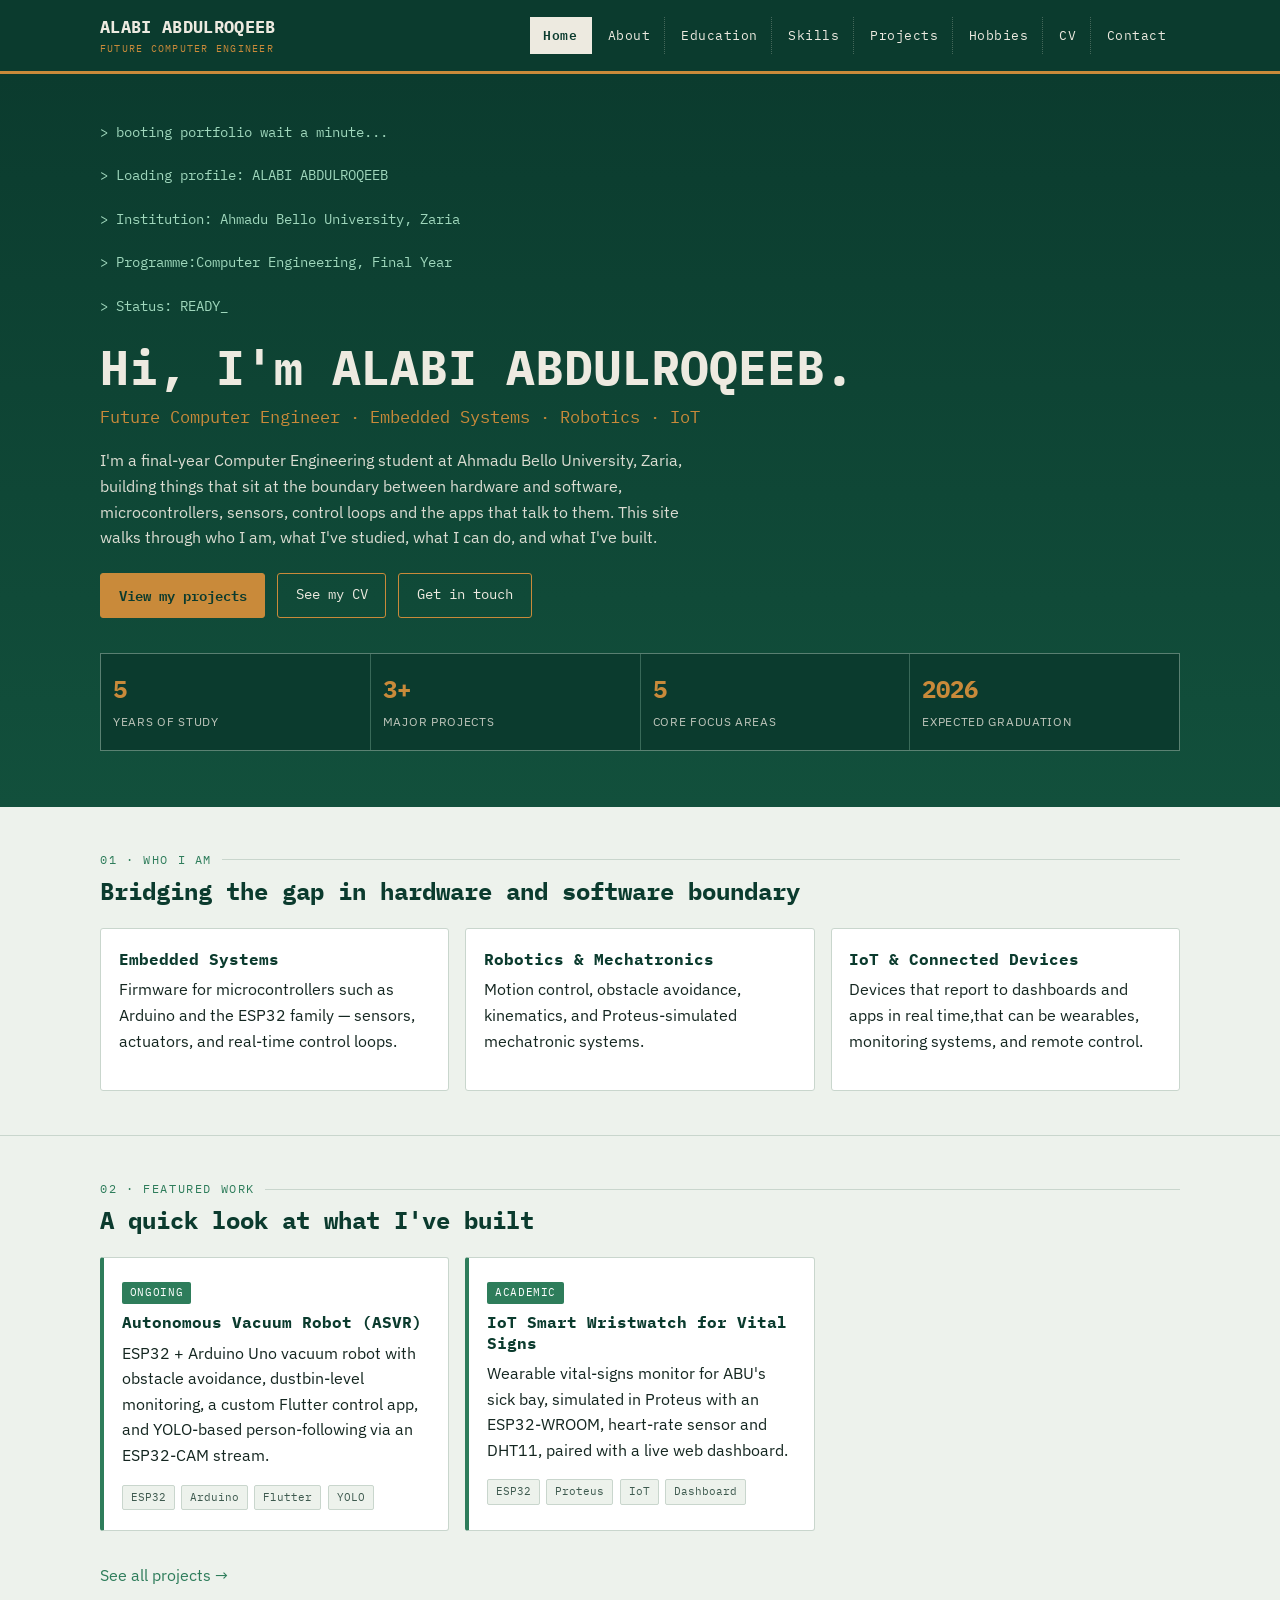
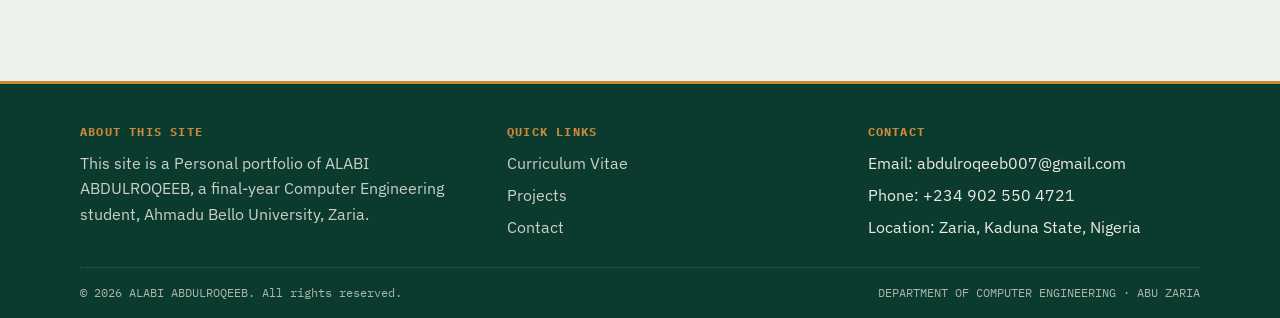
==== index.html @ e42a9821 "Add files via upload" ====
<!DOCTYPE html>
<html lang="en">
<head>
<meta charset="UTF-8">
<meta name="viewport" content="width=device-width, initial-scale=1.0">
<title>ALABI ABDULROQEEB  Future Computer Engineer</title>
<meta name="description" content="Personal portfolio of a final-year Electrical/Computer Engineering student at Ahmadu Bello University, Zaria.">
<link rel="stylesheet" href="assets/css/style.css">
</head>
<body>
<a class="skip-link" href="#main">Skip to main content</a>

<header class="site-header">
  <div class="header-bar">
    <a class="brand" href="index.html">ALABI ABDULROQEEB<small>Future Computer Engineer</small></a>
    <input type="checkbox" id="nav-toggle" class="nav-toggle">
    <label for="nav-toggle" class="nav-toggle-label"><span class="open-icon">MENU&nbsp;☰</span><span class="close-icon">CLOSE&nbsp;✕</span></label>
    <nav class="site-nav" aria-label="Primary">
      <ul>
        <li><a href="index.html" aria-current="page">Home</a></li>
        <li><a href="about.html">About</a></li>
        <li><a href="education.html">Education</a></li>
        <li><a href="skills.html">Skills</a></li>
        <li><a href="projects.html">Projects</a></li>
        <li><a href="hobbies.html">Hobbies</a></li>
        <li><a href="cv.html">CV</a></li>
        <li><a href="contact.html">Contact</a></li>
      </ul>
    </nav>
  </div>
</header>

<main id="main">

  <section class="hero">
    <div class="container">
      <p class="boot">&gt; booting portfolio wait a minute...<br>
&gt; Loading profile: <span class="ed">ALABI ABDULROQEEB</span><br>
&gt; Institution: Ahmadu Bello University, Zaria<br>
&gt; Programme:Computer Engineering, Final Year<br>
&gt; Status: READY<span class="cursor">_</span></p>

      <h1>Hi, I'm <span class="ed">ALABI ABDULROQEEB</span>.</h1>
      <p class="role">Future Computer Engineer · Embedded Systems · Robotics · IoT</p>
      <p class="lede">I'm a final-year Computer Engineering student at Ahmadu Bello University, Zaria, building things that sit at the boundary between hardware and software,  microcontrollers, sensors, control loops and the apps that talk to them. This site walks through who I am, what I've studied, what I can do, and what I've built.</p>

      <div class="hero-actions">
        <a class="btn btn-primary" href="projects.html">View my projects</a>
        <a class="btn btn-ghost" href="cv.html">See my CV</a>
        <a class="btn btn-ghost" href="contact.html">Get in touch</a>
      </div>

      <div class="pin-stats">
        <div><span class="num ed">5</span><span class="label">Years of Study</span></div>
        <div><span class="num ed">3+</span><span class="label">Major Projects</span></div>
        <div><span class="num">5</span><span class="label">Core Focus Areas</span></div>
        <div><span class="num ed">2026</span><span class="label">Expected Graduation</span></div>
      </div>
    </div>
  </section>

  <section class="section">
    <div class="container">
      <p class="section-label">01 · Who I Am</p>
      <h2>Bridging the gap in hardware and software boundary</h2>
      <div class="chip-grid">
        <article class="ic-card">
          <h3>Embedded Systems</h3>
          <p>Firmware for microcontrollers such as Arduino and the ESP32 family — sensors, actuators, and real-time control loops.</p>
        </article>
        <article class="ic-card">
          <h3>Robotics &amp; Mechatronics</h3>
          <p>Motion control, obstacle avoidance, kinematics, and Proteus-simulated mechatronic systems.</p>
        </article>
        <article class="ic-card">
          <h3>IoT &amp; Connected Devices</h3>
          <p>Devices that report to dashboards and apps in real time,that can be wearables, monitoring systems, and remote control.</p>
        </article>
      </div>
    </div>
  </section>

  <section class="section">
    <div class="container">
      <p class="section-label">02 · Featured Work</p>
      <h2>A quick look at what I've built</h2>
      <div class="chip-grid">
        <article class="ic-card project">
          <span class="status">Ongoing</span>
          <h3>Autonomous Vacuum Robot (ASVR)</h3>
          <p>ESP32 + Arduino Uno vacuum robot with obstacle avoidance, dustbin-level monitoring, a custom Flutter control app, and YOLO-based person-following via an ESP32-CAM stream.</p>
          <div class="tag-row"><span class="tag">ESP32</span><span class="tag">Arduino</span><span class="tag">Flutter</span><span class="tag">YOLO</span></div>
        </article>
        <article class="ic-card project">
          <span class="status">Academic</span>
          <h3>IoT Smart Wristwatch for Vital Signs</h3>
          <p>Wearable vital-signs monitor for ABU's sick bay, simulated in Proteus with an ESP32-WROOM, heart-rate sensor and DHT11, paired with a live web dashboard.</p>
          <div class="tag-row"><span class="tag">ESP32</span><span class="tag">Proteus</span><span class="tag">IoT</span><span class="tag">Dashboard</span></div>
        </article>
      </div>
      <p class="mt-lg"><a href="projects.html">See all projects →</a></p>
    </div>
  </section>

</main>

<footer class="site-footer">
  <div class="container footer-grid">
    <div>
      <h4>About this site</h4>
      <p>This site is a Personal portfolio of <span class="ed"> ALABI ABDULROQEEB</span>, a final-year Computer Engineering student, Ahmadu Bello University, Zaria.</p>
    </div>
    <div>
      <h4>Quick Links</h4>
      <ul>
        <li><a href="cv.html">Curriculum Vitae</a></li>
        <li><a href="projects.html">Projects</a></li>
        <li><a href="contact.html">Contact</a></li>
      </ul>
    </div>
    <div>
      <h4>Contact</h4>
      <ul>
        <li>Email: <span class="ed">abdulroqeeb007@gmail.com</span></li>
        <li>Phone: <span class="ed">+234 902 550 4721</span></li>
        <li>Location: Zaria, Kaduna State, Nigeria</li>
      </ul>
    </div>
  </div>
  <div class="container footer-strip">
    <span>&copy; <span class="ed">2026</span> ALABI ABDULROQEEB. All rights reserved.</span>
    <span>DEPARTMENT OF COMPUTER ENGINEERING · ABU ZARIA</span>
  </div>
</footer>

</body>
</html>
---- assets/css/style.css ----
/* =========================================================
   PORTFOLIO STYLESHEET
   Theme: "Circuit Board / Component Datasheet"
   Author: [FILL IN YOUR NAME]
   Notes: Pure CSS3 only. No JavaScript. Mobile-first.
   ========================================================= */

@import url('https://fonts.googleapis.com/css2?family=IBM+Plex+Mono:wght@400;500;600;700&family=IBM+Plex+Sans:wght@400;500;600;700&display=swap');

/* ---------- 1. Design tokens ---------- */
:root{
  --board-dark:   #0B3B2E;   /* deep PCB green   - header/nav/footer */
  --board-mid:    #12503C;   /* mid green        - hover / secondary */
  --trace:        #2E7D5B;   /* trace green      - dividers / links on paper */
  --copper:       #C98A3A;   /* copper accent    - highlights / active states */
  --copper-dim:   rgba(201,138,58,0.16);
  --silk:         #EDEAE0;   /* silkscreen white - text on dark green */
  --paper:        #EDF2EC;   /* pale board-paper background for content pages */
  --paper-raised: #FFFFFF;   /* card surfaces */
  --ink:          #142620;   /* near-black ink for body text on paper */
  --ink-soft:     #3E5A4F;   /* secondary text */
  --line:         #C9D6CD;   /* hairline borders */
  --radius:       3px;
  --font-mono:    'IBM Plex Mono', 'Courier New', monospace;
  --font-sans:    'IBM Plex Sans', system-ui, -apple-system, Segoe UI, Arial, sans-serif;
  --max:          1120px;
}

/* ---------- 2. Reset ---------- */
*, *::before, *::after{ box-sizing:border-box; }
html{ scroll-behavior:smooth; }
body{
  margin:0;
  font-family:var(--font-sans);
  background:var(--paper);
  color:var(--ink);
  line-height:1.6;
  -webkit-font-smoothing:antialiased;
}
img{ max-width:100%; display:block; }
a{ color:var(--trace); text-decoration:none; }
a:hover, a:focus{ text-decoration:underline; }
a:focus-visible, button:focus-visible, input:focus-visible, textarea:focus-visible, summary:focus-visible{
  outline:2px solid var(--copper);
  outline-offset:2px;
}
h1,h2,h3,h4{
  font-family:var(--font-mono);
  line-height:1.25;
  margin:0 0 .6em;
  color:var(--board-dark);
}
p{ margin:0 0 1em; }
ul{ margin:0; padding:0; }
li{ list-style:none; }
.container{
  max-width:var(--max);
  margin:0 auto;
  padding:0 1.25rem;
}

@media (prefers-reduced-motion: reduce){
  *{ animation-duration:0.001ms !important; animation-iteration-count:1 !important; transition-duration:0.001ms !important; scroll-behavior:auto !important; }
}

/* ---------- 3. Fill-in-the-blank markers ---------- */
/* Wrap any spot you must personalise in <span class="fillme">...</span> */
.fillme{
  display:inline-block;
  
 
  border-radius:var(--radius);
  padding:.05em .5em;
  font-family:var(--font-mono);
  font-size:.92em;
  color:#7A4A12;
}


/* A larger block-level placeholder, used for photos/images/files */
.pad-placeholder{
  border:2px dashed var(--copper);
  border-radius:var(--radius);
  background:
    repeating-linear-gradient(45deg, var(--copper-dim) 0 10px, transparent 10px 20px);
  color:#7A4A12;
  font-family:var(--font-mono);
  font-size:.85rem;
  text-align:center;
  padding:1.5rem 1rem;
  display:flex;
  align-items:center;
  justify-content:center;
  min-height:160px;
}
.pad-placeholder strong{ display:block; font-size:1rem; margin-bottom:.35rem; color:#5c3a0e; }

/* ---------- 4. Header / Edge-connector navigation ---------- */
.site-header{
  background:var(--board-dark);
  color:var(--silk);
  position:sticky;
  top:0;
  z-index:50;
  border-bottom:3px solid var(--copper);
}
.header-bar{
  max-width:var(--max);
  margin:0 auto;
  padding:.85rem 1.25rem;
  display:flex;
  align-items:center;
  justify-content:space-between;
  gap:1rem;
}
.brand{
  font-family:var(--font-mono);
  font-weight:700;
  font-size:1.05rem;
  color:var(--silk);
  letter-spacing:.02em;
  white-space:nowrap;
}
.brand small{
  display:block;
  font-weight:400;
  font-size:.65rem;
  color:var(--copper);
  letter-spacing:.12em;
  text-transform:uppercase;
}
.brand:hover{ text-decoration:none; }

.nav-toggle{ position:absolute; opacity:0; pointer-events:none; }
.nav-toggle-label{
  font-family:var(--font-mono);
  background:transparent;
  border:1px solid var(--copper);
  color:var(--copper);
  padding:.4rem .65rem;
  border-radius:var(--radius);
  cursor:pointer;
  line-height:1;
}
.nav-toggle-label .close-icon{ display:none; }

/* Edge-connector strip: each link = a gold "pin" */
.site-nav{
  display:none;
  width:100%;
}
.site-nav ul{
  display:flex;
  flex-direction:column;
  border-top:1px solid rgba(201,138,58,.35);
  margin-top:.75rem;
}
.site-nav a{
  display:block;
  font-family:var(--font-mono);
  font-size:.82rem;
  letter-spacing:.04em;
  color:var(--silk);
  padding:.7rem .3rem;
  border-bottom:1px solid rgba(237,234,224,.12);
}
.site-nav a:hover, .site-nav a:focus{
  color:var(--board-dark);
  background:var(--copper);
  text-decoration:none;
}
.site-nav a[aria-current="page"]{
  color:var(--board-dark);
  background:var(--silk);
  font-weight:600;
}
.nav-toggle:checked ~ .site-nav{ display:block; }
.nav-toggle:checked ~ .nav-toggle-label .open-icon{ display:none; }
.nav-toggle:checked ~ .nav-toggle-label .close-icon{ display:inline; }

@media (min-width:800px){
  .nav-toggle-label{ display:none; }
  .site-nav{ display:block; width:auto; }
  .site-nav ul{
    flex-direction:row;
    border-top:none;
    margin-top:0;
    gap:.15rem;
  }
  .site-nav a{
    border-bottom:none;
    border-right:1px dotted rgba(237,234,224,.25);
    padding:.5rem .85rem;
  }
  .site-nav li:last-child a{ border-right:none; }
}

/* ---------- 5. Hero (home page "boot sequence") ---------- */
.hero{
  background:linear-gradient(180deg, var(--board-dark) 0%, var(--board-mid) 100%);
  color:var(--silk);
  padding:3rem 0 3.5rem;
}
.boot{
  font-family:var(--font-mono);
  font-size:.85rem;
  color:#9FD7BC;
  margin-bottom:1.25rem;
  white-space:pre-wrap;
}
.boot .cursor{ animation:blink 1.1s steps(1) infinite; }
@keyframes blink{ 50%{ opacity:0; } }
.hero h1{
  color:var(--silk);
  font-size:clamp(1.9rem, 5vw, 3rem);
  margin-bottom:.4rem;
}
.hero .role{
  font-family:var(--font-mono);
  color:var(--copper);
  font-size:1.05rem;
  margin-bottom:1.1rem;
}
.hero p.lede{ max-width:60ch; color:var(--silk); opacity:.92; }
.hero-actions{ display:flex; gap:.75rem; flex-wrap:wrap; margin-top:1.4rem; }

.btn{
  display:inline-block;
  font-family:var(--font-mono);
  font-size:.85rem;
  padding:.65rem 1.1rem;
  border-radius:var(--radius);
  border:1px solid var(--copper);
  transition:transform .15s ease, box-shadow .15s ease;
}
.btn:hover, .btn:focus{ text-decoration:none; transform:translateY(-2px); }
.btn-primary{ background:var(--copper); color:var(--board-dark); font-weight:600; }
.btn-primary:hover{ box-shadow:0 4px 0 0 #8a5f24; }
.btn-ghost{ background:transparent; color:var(--silk); }
.btn-ghost:hover{ background:rgba(237,234,224,.08); }

/* Stat pins row on home */
.pin-stats{
  display:grid;
  grid-template-columns:repeat(2,1fr);
  gap:1px;
  background:rgba(237,234,224,.18);
  margin-top:2.2rem;
  border:1px solid rgba(237,234,224,.18);
}
.pin-stats div{
  background:var(--board-dark);
  padding:1rem .75rem;
}
.pin-stats .num{ font-family:var(--font-mono); color:var(--copper); font-size:1.5rem; font-weight:700; display:block; }
.pin-stats .label{ font-size:.72rem; letter-spacing:.06em; text-transform:uppercase; color:var(--silk); opacity:.8; }
@media (min-width:640px){ .pin-stats{ grid-template-columns:repeat(4,1fr); } }

/* ---------- 6. Section scaffolding ---------- */
.section{ padding:2.75rem 0; }
.section + .section{ border-top:1px solid var(--line); }
.section-label{
  font-family:var(--font-mono);
  font-size:.72rem;
  letter-spacing:.14em;
  text-transform:uppercase;
  color:var(--trace);
  display:flex;
  align-items:center;
  gap:.6rem;
  margin-bottom:.4rem;
}
.section-label::after{
  content:"";
  flex:1;
  height:1px;
  background:var(--line);
}
.section h2{ font-size:1.5rem; margin-bottom:1.4rem; }
.lede-block{ max-width:70ch; }

/* ---------- 7. Component-style cards (skills, projects) ---------- */
.chip-grid{
  display:grid;
  grid-template-columns:1fr;
  gap:1rem;
}
@media (min-width:640px){ .chip-grid{ grid-template-columns:repeat(2,1fr); } }
@media (min-width:980px){ .chip-grid{ grid-template-columns:repeat(3,1fr); } }

.ic-card{
  position:relative;
  background:var(--paper-raised);
  border:1px solid var(--line);
  border-radius:var(--radius);
  padding:1.25rem 1.1rem;
  transition:transform .15s ease, box-shadow .15s ease, border-color .15s ease;
}
.ic-card:hover{
  transform:translateY(-3px);
  box-shadow:0 8px 18px rgba(11,59,46,.12);
  border-color:var(--copper);
}
.ic-card .chip-id{
  font-family:var(--font-mono);
  font-size:.68rem;
  color:var(--copper);
  letter-spacing:.08em;
  display:block;
  margin-bottom:.35rem;
}
.ic-card h3{ font-size:1.02rem; margin-bottom:.5rem; }
.ic-card ul{ margin-top:.6rem; }
.ic-card li{
  font-size:.92rem;
  padding-left:1rem;
  position:relative;
  margin-bottom:.3rem;
  color:var(--ink-soft);
}
.ic-card li::before{
  content:"–";
  position:absolute; left:0; color:var(--copper);
}
.tag-row{ display:flex; flex-wrap:wrap; gap:.4rem; margin-top:.75rem; }
.tag{
  font-family:var(--font-mono);
  font-size:.68rem;
  background:var(--paper);
  border:1px solid var(--line);
  color:var(--ink-soft);
  padding:.2rem .5rem;
  border-radius:2px;
}

/* Project cards get pin-marks on the sides, like an IC package */
.ic-card.project{ border-left:4px solid var(--trace); }
.ic-card.project .status{
  font-family:var(--font-mono);
  font-size:.68rem;
  text-transform:uppercase;
  letter-spacing:.06em;
  color:#fff;
  background:var(--trace);
  padding:.15rem .5rem;
  border-radius:2px;
  display:inline-block;
  margin-bottom:.5rem;
}
.ic-card.project .links{ margin-top:.85rem; display:flex; gap:.9rem; font-family:var(--font-mono); font-size:.8rem; }

/* ---------- 8. Datasheet tables (education / CV) ---------- */
.datasheet{
  width:100%;
  border-collapse:collapse;
  background:var(--paper-raised);
  font-size:.94rem;
}
.datasheet caption{
  text-align:left;
  font-family:var(--font-mono);
  font-size:.72rem;
  letter-spacing:.1em;
  text-transform:uppercase;
  color:var(--trace);
  margin-bottom:.5rem;
}
.datasheet th, .datasheet td{
  border:1px solid var(--line);
  padding:.65rem .75rem;
  text-align:left;
  vertical-align:top;
}
.datasheet thead th{
  background:var(--board-dark);
  color:var(--silk);
  font-family:var(--font-mono);
  font-size:.75rem;
  letter-spacing:.05em;
  text-transform:uppercase;
}
.datasheet tbody tr:nth-child(even){ background:var(--paper); }
.table-wrap{ overflow-x:auto; }

/* ---------- 9. Timeline (Educational Background) ---------- */
.timeline{ position:relative; padding-left:1.4rem; border-left:2px solid var(--trace); }
.timeline-item{ position:relative; padding-bottom:1.8rem; }
.timeline-item:last-child{ padding-bottom:0; }
.timeline-item::before{
  content:"";
  position:absolute; left:-1.58rem; top:.2rem;
  width:10px; height:10px; border-radius:50%;
  background:var(--copper);
  border:2px solid var(--paper);
  box-shadow:0 0 0 2px var(--trace);
}
.timeline-item .when{
  font-family:var(--font-mono);
  font-size:.75rem;
  color:var(--trace);
  text-transform:uppercase;
  letter-spacing:.05em;
}
.timeline-item h3{ margin:.15rem 0 .3rem; font-size:1.05rem; }

/* ---------- 10. Accordion (native details/summary — no JS/CSS hacks needed) ---------- */
.accordion{
  border:1px solid var(--line);
  border-radius:var(--radius);
  background:var(--paper-raised);
  margin-bottom:.75rem;
}
.accordion summary{
  cursor:pointer;
  font-family:var(--font-mono);
  font-weight:600;
  padding:.85rem 1rem;
  list-style:none;
  display:flex;
  justify-content:space-between;
  align-items:center;
}
.accordion summary::-webkit-details-marker{ display:none; }
.accordion summary::after{ content:"+"; color:var(--copper); font-size:1.1rem; }
.accordion[open] summary::after{ content:"–"; }
.accordion .accordion-body{ padding:0 1rem 1rem; color:var(--ink-soft); }

/* ---------- 11. Forms (Contact) ---------- */
.form-grid{ display:grid; gap:1rem; max-width:640px; }
.field label{
  display:block;
  font-family:var(--font-mono);
  font-size:.78rem;
  text-transform:uppercase;
  letter-spacing:.05em;
  color:var(--trace);
  margin-bottom:.35rem;
}
.field input, .field textarea{
  width:100%;
  font-family:var(--font-sans);
  font-size:1rem;
  padding:.65rem .75rem;
  border:1px solid var(--line);
  border-radius:var(--radius);
  background:var(--paper-raised);
  color:var(--ink);
}
.field input:focus, .field textarea:focus{ border-color:var(--copper); }
.hint{ font-size:.8rem; color:var(--ink-soft); margin-top:-.25rem; }

/* ---------- 12. Footer (datasheet-style) ---------- */
.site-footer{
  background:var(--board-dark);
  color:var(--silk);
  margin-top:2rem;
  border-top:3px solid var(--copper);
}
.footer-grid{
  display:grid;
  gap:1.75rem;
  padding:2.5rem 0 1.25rem;
  grid-template-columns:1fr;
}
@media (min-width:700px){ .footer-grid{ grid-template-columns:1.2fr 1fr 1fr; } }
.footer-grid h4{
  color:var(--copper);
  font-size:.75rem;
  letter-spacing:.1em;
  text-transform:uppercase;
  margin-bottom:.75rem;
}
.footer-grid a{ color:var(--silk); opacity:.85; }
.footer-grid p{ color:var(--silk); opacity:.85; }
.footer-grid li{ margin-bottom:.4rem; }
.footer-strip{
  border-top:1px dotted rgba(237,234,224,.25);
  padding:1rem 0;
  font-family:var(--font-mono);
  font-size:.72rem;
  color:var(--silk);
  opacity:.7;
  display:flex;
  flex-wrap:wrap;
  justify-content:space-between;
  gap:.5rem;
}

/* ---------- 13. Misc utility ---------- */
.text-center{ text-align:center; }
.mt-lg{ margin-top:2rem; }
.skip-link{
  position:absolute; left:-999px; top:auto;
  background:var(--copper); color:var(--board-dark);
  padding:.6rem 1rem; z-index:100; font-family:var(--font-mono);
}
.skip-link:focus{ left:1rem; top:1rem; }
.img{max-width:260px;}
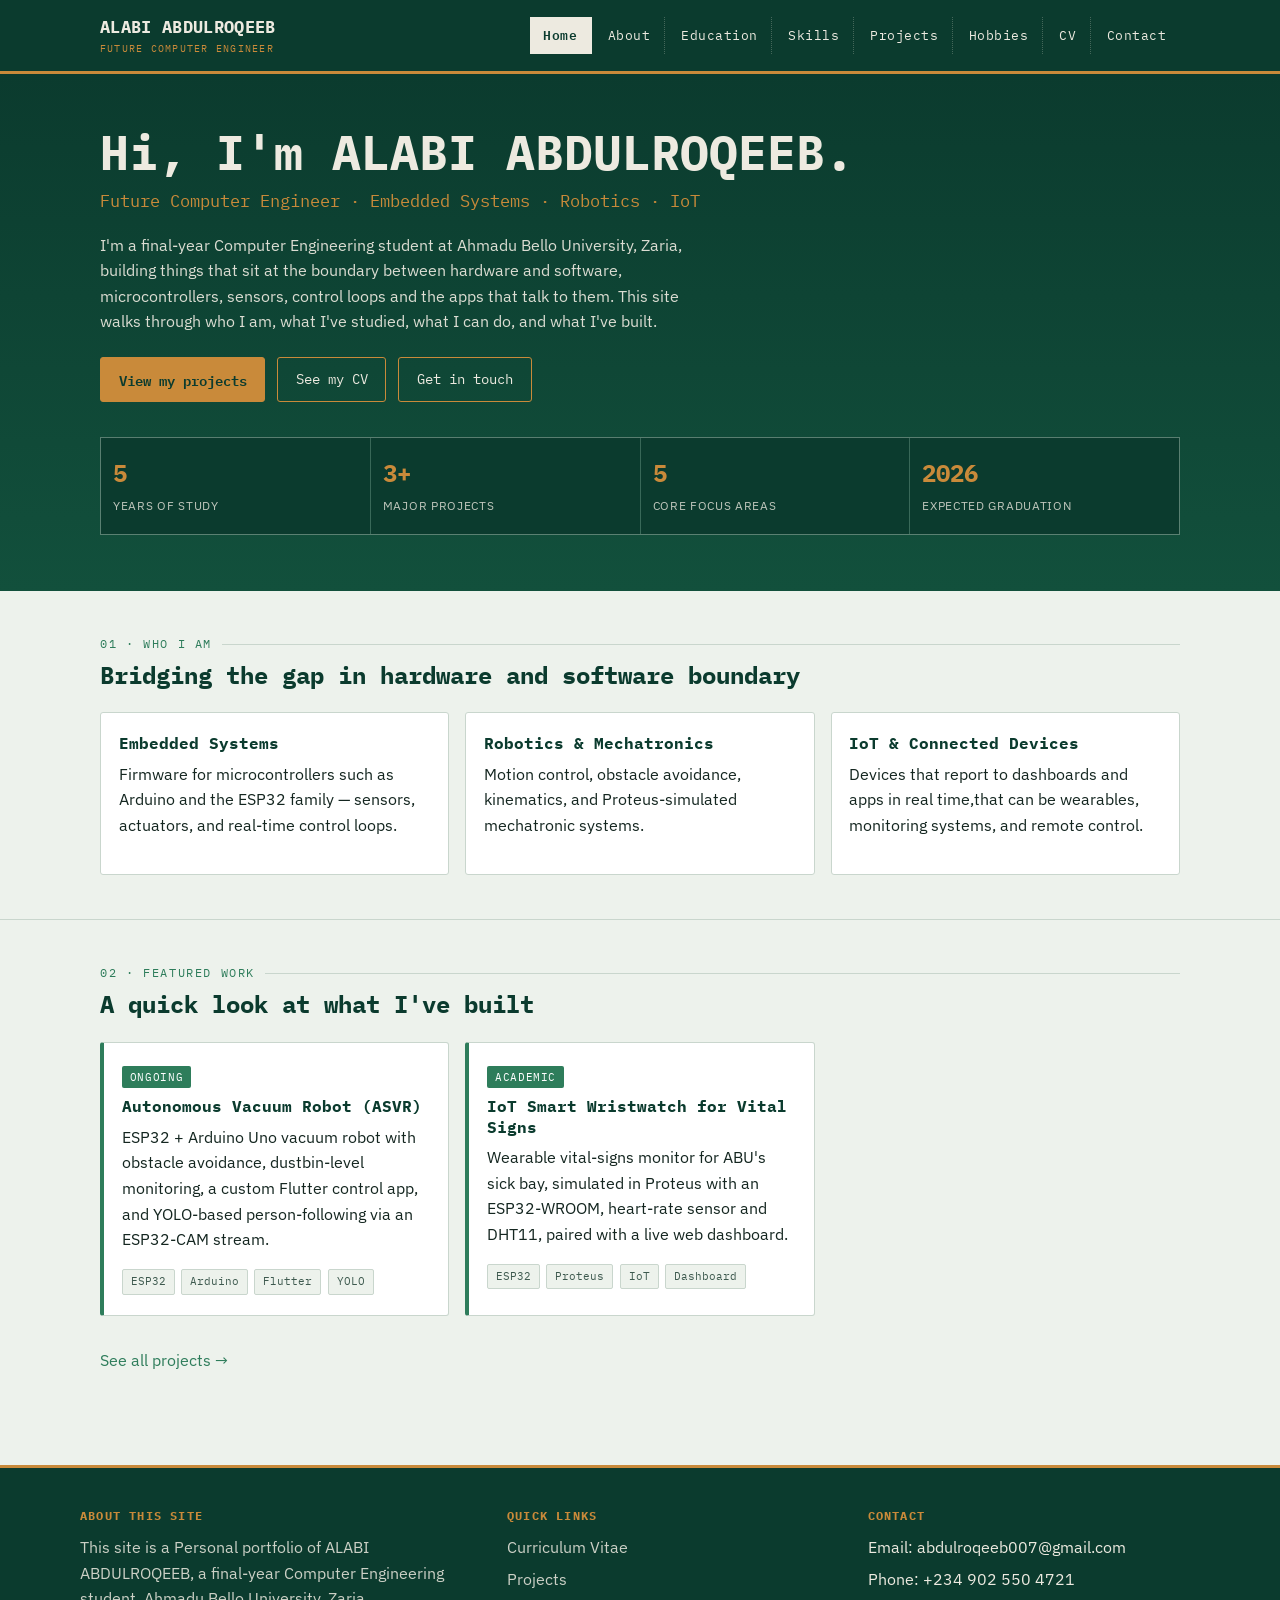
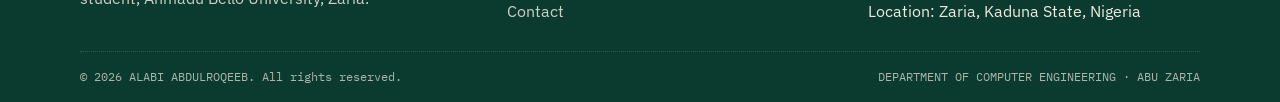
==== commit 3b94ce60: "Update hero section in index.html Removed booting message and added profile loading information." ====
--- a/index.html
+++ b/index.html
@@ -34,12 +34,12 @@
 
   <section class="hero">
     <div class="container">
-      <p class="boot">&gt; booting portfolio wait a minute...<br>
+     <!-- <p class="boot">&gt; booting portfolio wait a minute...<br>
 &gt; Loading profile: <span class="ed">ALABI ABDULROQEEB</span><br>
 &gt; Institution: Ahmadu Bello University, Zaria<br>
 &gt; Programme:Computer Engineering, Final Year<br>
 &gt; Status: READY<span class="cursor">_</span></p>
-
+-->
       <h1>Hi, I'm <span class="ed">ALABI ABDULROQEEB</span>.</h1>
       <p class="role">Future Computer Engineer · Embedded Systems · Robotics · IoT</p>
       <p class="lede">I'm a final-year Computer Engineering student at Ahmadu Bello University, Zaria, building things that sit at the boundary between hardware and software,  microcontrollers, sensors, control loops and the apps that talk to them. This site walks through who I am, what I've studied, what I can do, and what I've built.</p>
